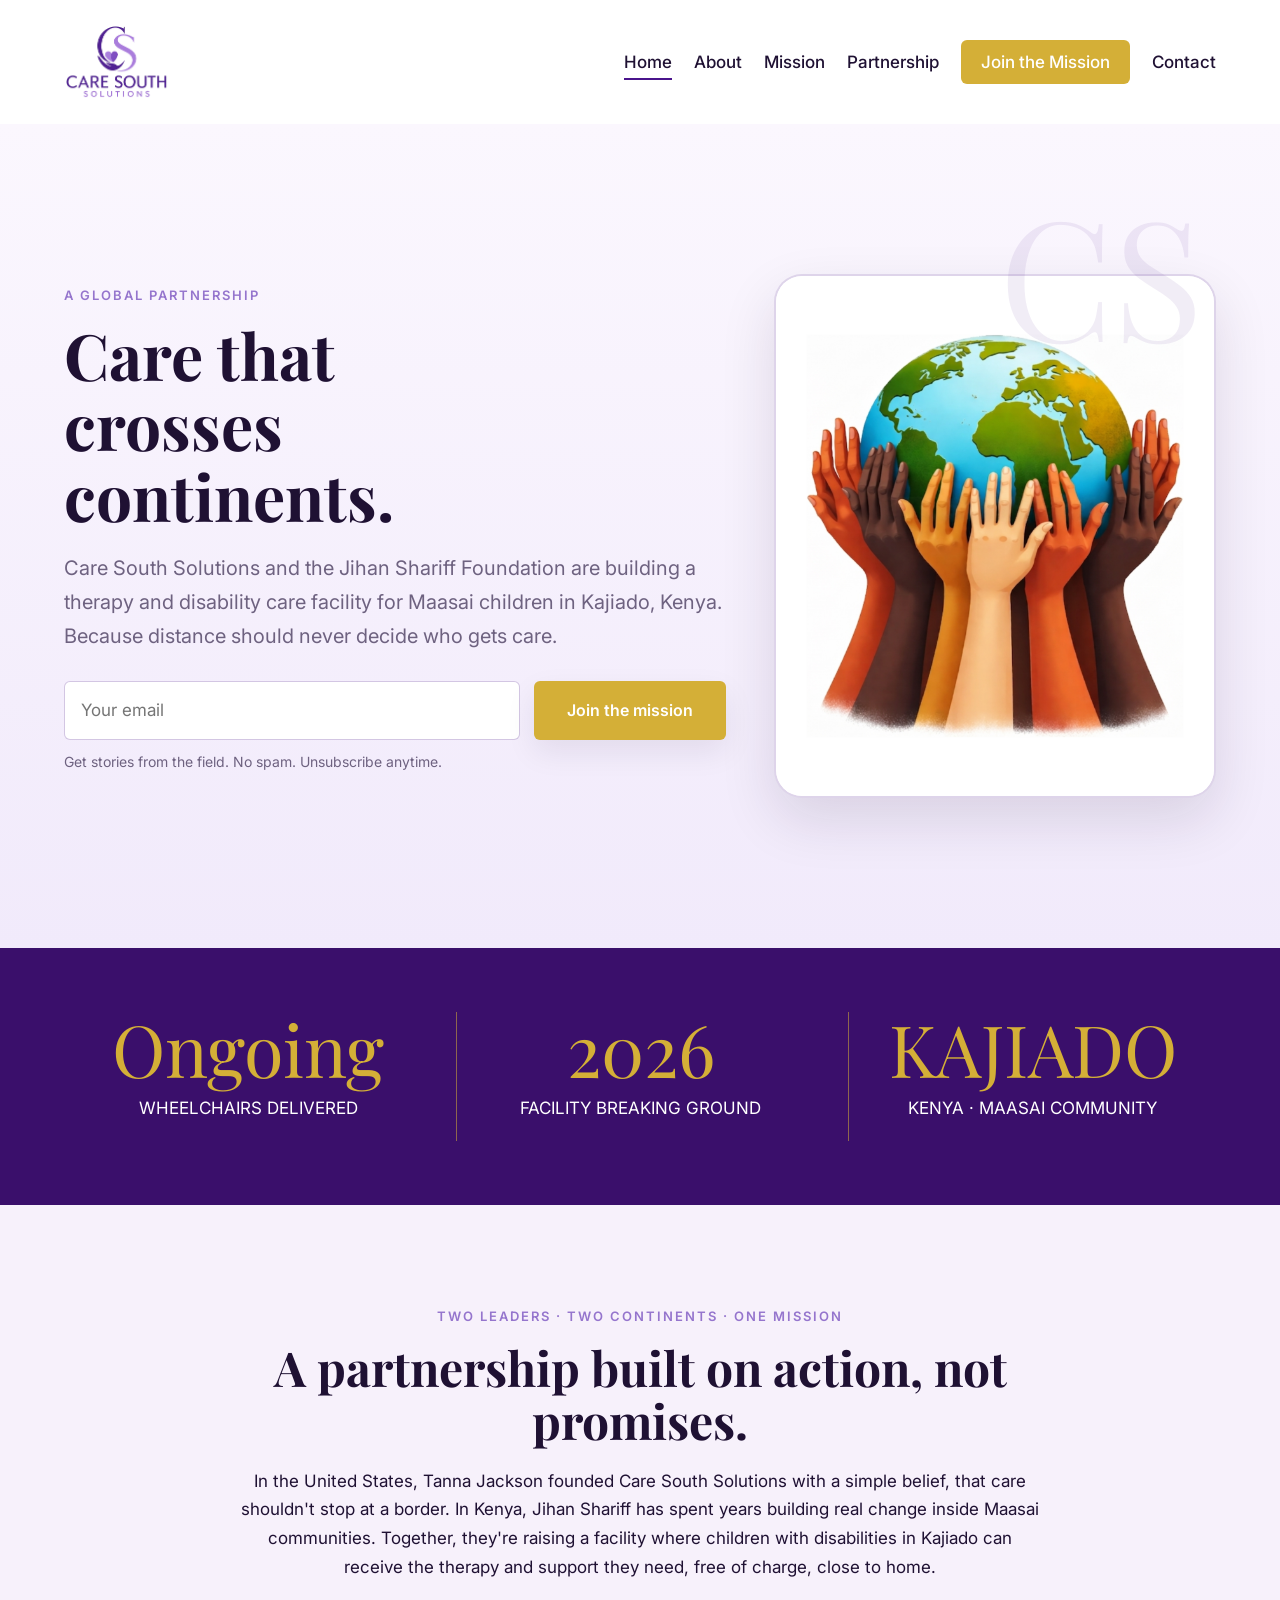
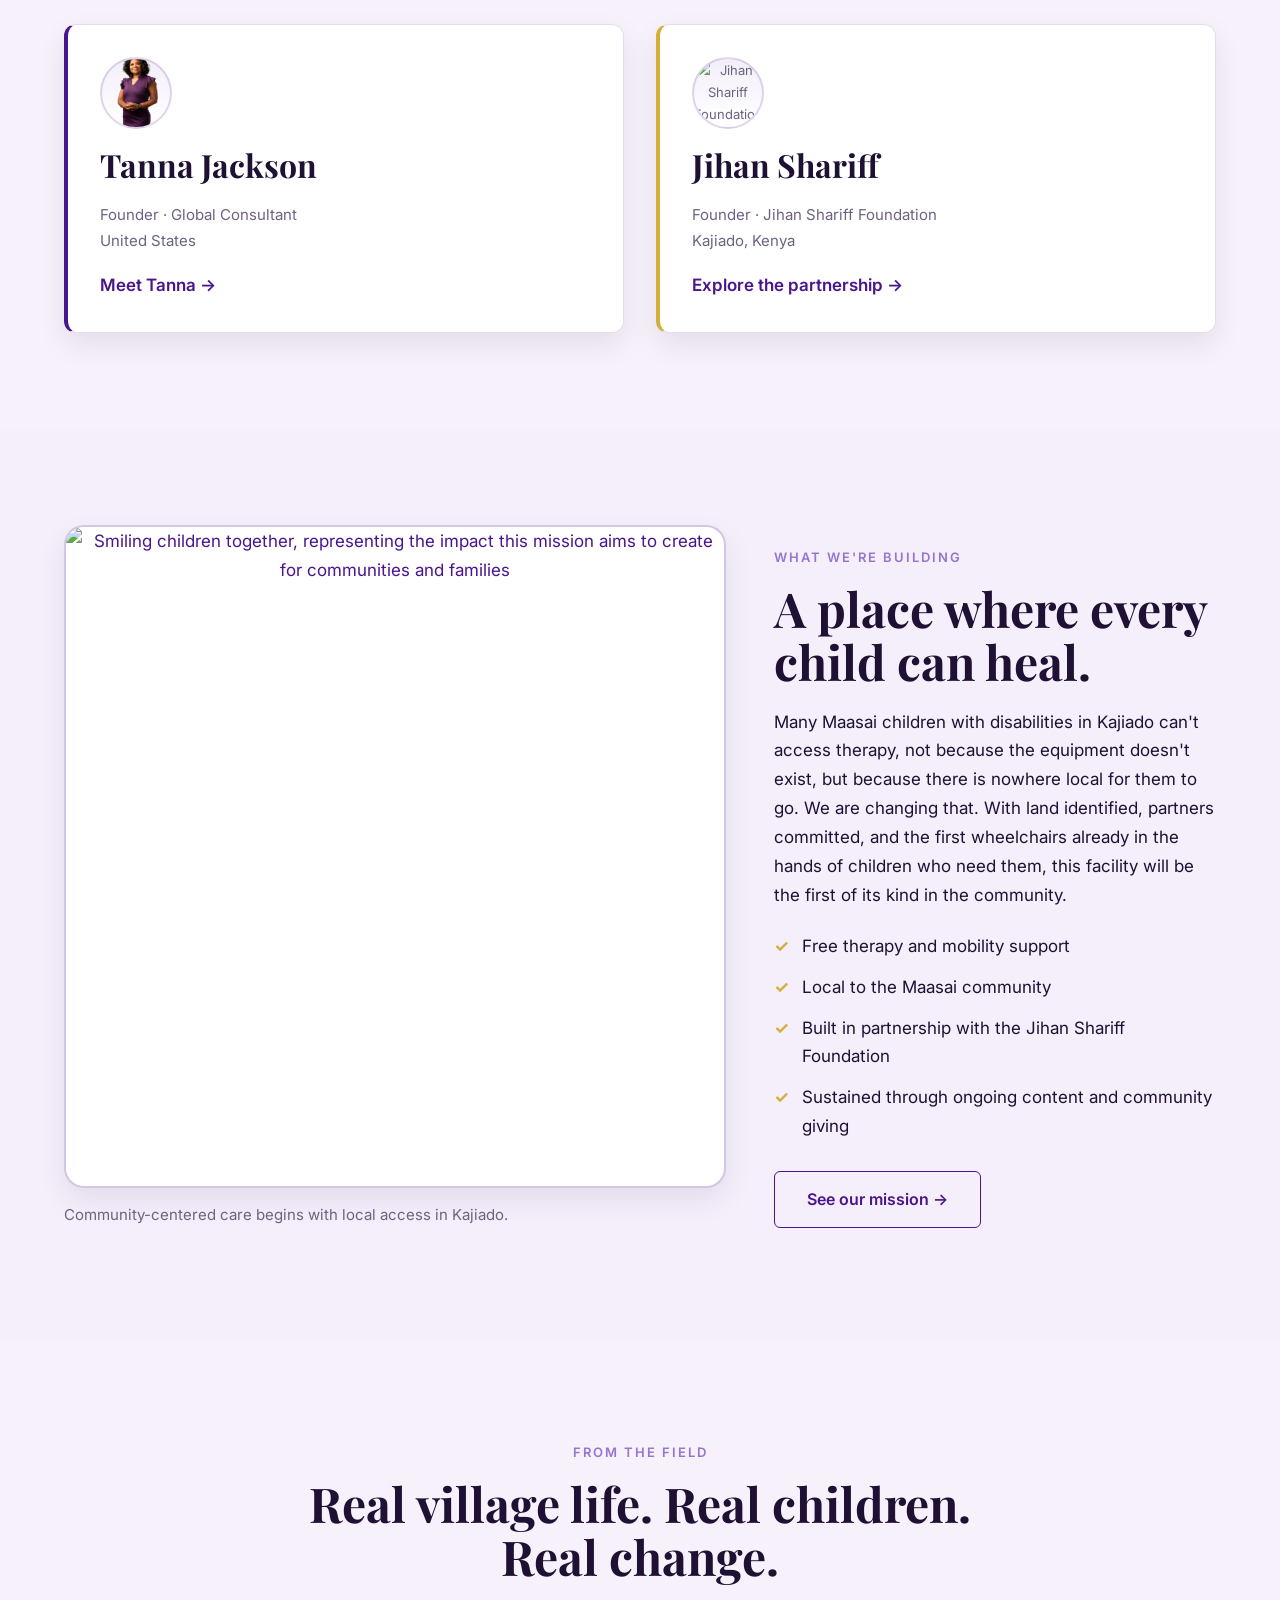
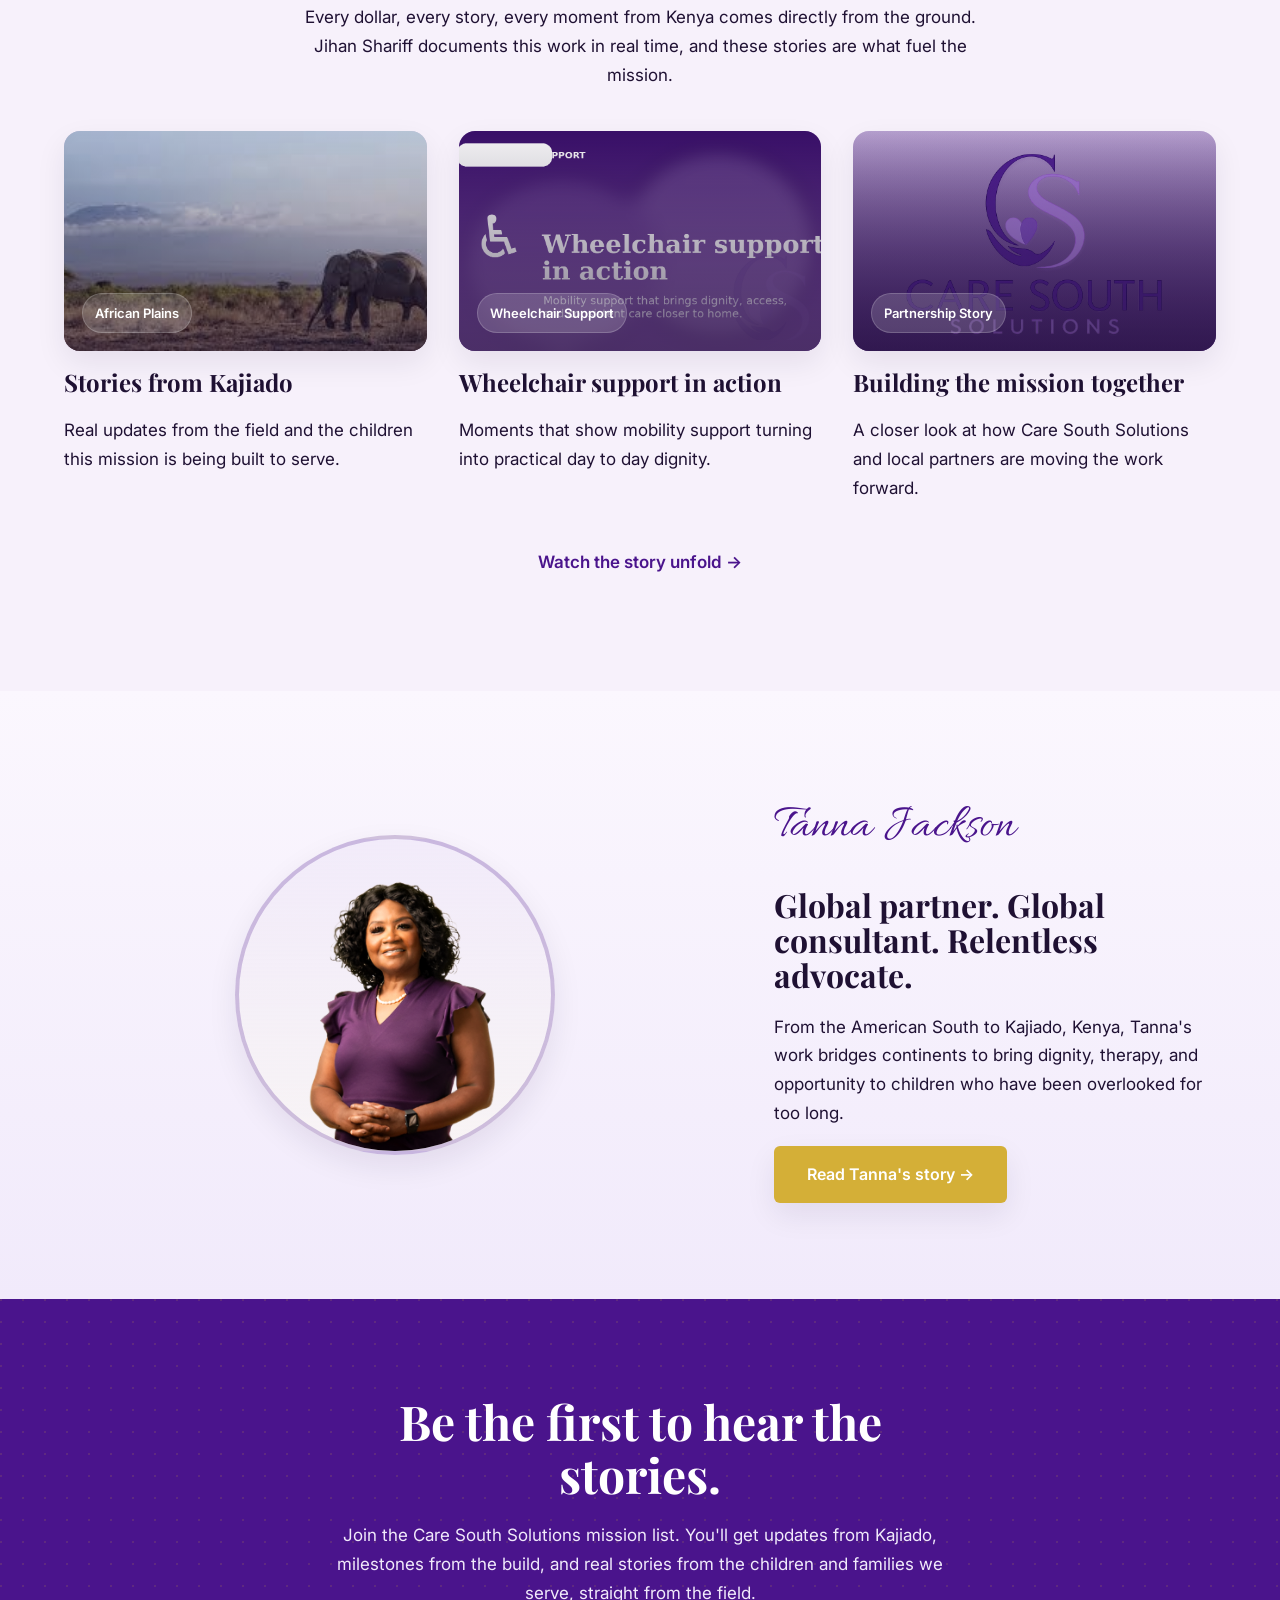
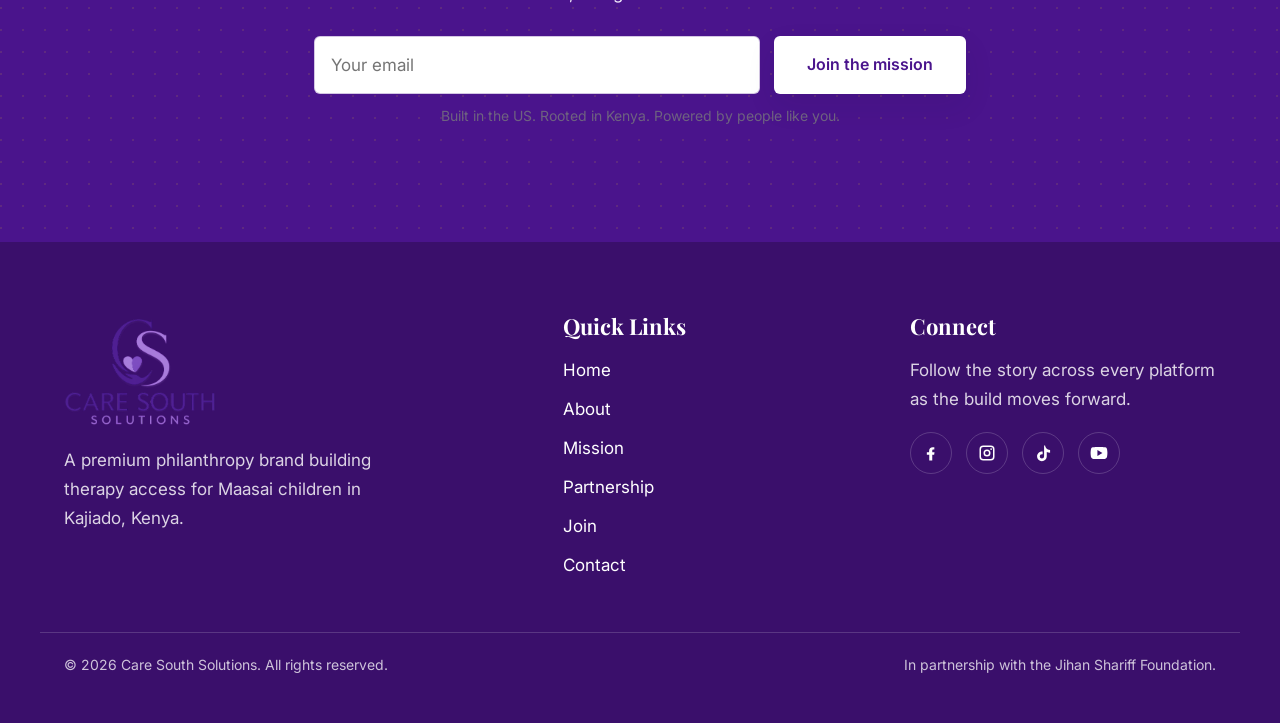
==== index.html @ 9bb9696c "Add files via upload" ====
<!DOCTYPE html>
<html lang="en">
<head>
  <meta charset="UTF-8">
  <meta name="viewport" content="width=device-width, initial-scale=1.0">
  <title>Home | Care South Solutions</title>
  <meta name="description" content="Follow a premium, mission-driven partnership building therapy access for Maasai children in Global Partnership, through stories, updates, and real progress.">
  <meta name="author" content="Tanna Jackson · Care South Solutions">
  <meta property="og:title" content="Home | Care South Solutions">
  <meta property="og:description" content="Follow a premium, mission-driven partnership building therapy access for Maasai children in Kajiado, Kenya, through stories, updates, and real progress.">
  <meta property="og:image" content="/assets/og-image.jpg">
  <meta property="og:url" content="https://[FILL IN: full page URL]/">
  <meta property="og:type" content="website">
  <meta name="twitter:card" content="summary_large_image">
  <meta name="twitter:title" content="Home | Care South Solutions">
  <meta name="twitter:description" content="Follow a premium, mission-driven partnership building therapy access for Maasai children in Kajiado, Kenya, through stories, updates, and real progress.">
  <meta name="twitter:image" content="/assets/og-image.jpg">
  <link rel="canonical" href="https://[FILL IN: full page URL]/">
  <link rel="icon" href="/assets/favicon.ico" sizes="any">
  <link rel="apple-touch-icon" href="/assets/apple-touch-icon.png">
  <link rel="manifest" href="/manifest.json">
  <link rel="preconnect" href="https://fonts.googleapis.com">
  <link rel="preconnect" href="https://fonts.gstatic.com" crossorigin>
  <link rel="preload" as="style" href="https://fonts.googleapis.com/css2?family=Playfair+Display:wght@700&family=Inter:wght@400&display=swap">
  <link rel="stylesheet" href="https://fonts.googleapis.com/css2?family=Playfair+Display:wght@400;700;900&family=Inter:wght@400;500;600&family=Allura&display=swap">
  <link rel="stylesheet" href="css/styles.css">
</head>
<body>
<a class="skip-link" href="#main-content">Skip to main content</a>
<header class="site-header">
  <div class="container navbar">
    <a class="navbar-brand" href="index.html" aria-label="Care South Solutions home">
      <img src="assets/logo-brand-clean.png" alt="Care South Solutions logo" width="310" height="140">
    </a>
    <button class="menu-toggle" type="button" aria-expanded="false" aria-controls="site-menu" aria-label="Open menu">
      <span></span><span></span><span></span>
    </button>
    <nav class="site-nav" aria-label="Main navigation">
      <ul class="nav-links" id="site-menu">
        <li><a href="index.html">Home</a></li>
        <li><a href="about.html">About</a></li>
        <li><a href="mission.html">Mission</a></li>
        <li><a href="partnership.html">Partnership</a></li>
        <li><a class="nav-cta" href="join.html">Join the Mission</a></li>
        <li><a href="contact.html">Contact</a></li>
      </ul>
    </nav>
    <div class="mobile-overlay" aria-hidden="true"></div>
  </div>
</header>
<main id="main-content">
  <section class="section section-gradient hero hero-watermark fade-in" aria-labelledby="home-hero-title">
    <div class="container hero-grid">
      <div class="hero-content">
        <p class="eyebrow">A Global Partnership</p>
        <h1 id="home-hero-title" class="h1-tight">Care that crosses continents.</h1>
        <p class="lead">Care South Solutions and the Jihan Shariff Foundation are building a therapy and disability care facility for Maasai children in Kajiado, Kenya. Because distance should never decide who gets care.</p>
        <div>
          <form class="inline-form" data-formspree="true" method="POST">
            <div class="form-group sr-only">
              <label for="hero-email">Email address</label>
            </div>
            <input class="input" id="hero-email" name="email" type="email" placeholder="Your email" required>
            <button class="btn-primary" type="submit" data-default-label="Join the mission">Join the mission</button>
          </form>
          <div data-form-status></div>
          <p class="micro-copy">Get stories from the field. No spam. Unsubscribe anytime.</p>
        </div>
      </div>
      <div>
        <div class="hero-photo-card hero-community"><img src="assets/home-hero-global-hands.png" alt="Hands of different skin tones holding the globe, representing global partnership and care" width="1280" height="1280"></div>
      </div>
    </div>
  </section>

  <section class="impact-strip fade-in" aria-label="Impact highlights">
    <div class="container impact-grid">
      <div class="impact-item">
        <span class="impact-number">Ongoing</span>
        <p>WHEELCHAIRS DELIVERED</p>
      </div>
      <div class="impact-item">
        <span class="impact-number">2026</span>
        <p>FACILITY BREAKING GROUND</p>
      </div>
      <div class="impact-item">
        <span class="impact-number">KAJIADO</span>
        <p>KENYA · MAASAI COMMUNITY</p>
      </div>
    </div>
  </section>

  <section class="section section-cream fade-in" aria-labelledby="partnership-title">
    <div class="container">
      <div class="text-center max-800 mx-auto">
        <p class="eyebrow">Two Leaders · Two Continents · One Mission</p>
        <h2 id="partnership-title">A partnership built on action, not promises.</h2>
        <p>In the United States, Tanna Jackson founded Care South Solutions with a simple belief, that care shouldn't stop at a border. In Kenya, Jihan Shariff has spent years building real change inside Maasai communities. Together, they're raising a facility where children with disabilities in Kajiado can receive the therapy and support they need, free of charge, close to home.</p>
      </div>
      <div class="grid-2" style="margin-top: 42px;">
        <article class="card person-card">
          <div class="person-head person-photo"><img src="assets/tanna-jackson.png" alt="Tanna Jackson portrait" width="1447" height="2048" loading="lazy"></div>
          <h3>Tanna Jackson</h3>
          <p class="person-meta">Founder · Global Consultant<br>United States</p>
          <a class="person-link" href="about.html">Meet Tanna →</a>
        </article>
        <article class="card person-card gold">
          <div class="person-head person-photo"><img src="assets/jihan-kenya-community.png" alt="Jihan Shariff Foundation field image from Kajiado" width="1280" height="1280" loading="lazy"></div>
          <h3>Jihan Shariff</h3>
          <p class="person-meta">Founder · Jihan Shariff Foundation<br>Kajiado, Kenya</p>
          <a class="person-link" href="partnership.html">Explore the partnership →</a>
        </article>
      </div>
    </div>
  </section>

  <section class="section fade-in" aria-labelledby="building-title">
    <div class="container split-layout">
      <div>
        <div class="image-frame real-photo"><img src="assets/home-building-children.png" alt="Smiling children together, representing the impact this mission aims to create for communities and families" width="1280" height="1280" loading="lazy"></div>
        <p class="caption">Community-centered care begins with local access in Kajiado.</p>
      </div>
      <div>
        <p class="eyebrow">What We're Building</p>
        <h2 id="building-title">A place where every child can heal.</h2>
        <p>Many Maasai children with disabilities in Kajiado can't access therapy, not because the equipment doesn't exist, but because there is nowhere local for them to go. We are changing that. With land identified, partners committed, and the first wheelchairs already in the hands of children who need them, this facility will be the first of its kind in the community.</p>
        <ul class="check-list">
          <li>Free therapy and mobility support</li>
          <li>Local to the Maasai community</li>
          <li>Built in partnership with the Jihan Shariff Foundation</li>
          <li>Sustained through ongoing content and community giving</li>
        </ul>
        <a class="btn-secondary" href="mission.html">See our mission →</a>
      </div>
    </div>
  </section>

  <section class="section section-cream fade-in" aria-labelledby="field-title">
    <div class="container">
      <div class="text-center max-700 mx-auto">
        <p class="eyebrow">From the Field</p>
        <h2 id="field-title">Real village life. Real children. Real change.</h2>
        <p>Every dollar, every story, every moment from Kenya comes directly from the ground. Jihan Shariff documents this work in real time, and these stories are what fuel the mission.</p>
      </div>
      <div class="grid-3" style="margin-top: 42px;">
        <article class="video-card">
          <div class="video-frame branded-video photo-video"><img src="assets/elephant-plains.jpg" alt="Elephant walking across the African plains" width="344" height="147" loading="lazy"><span>African Plains</span></div>
          <h3>Stories from Kajiado</h3>
          <p>Real updates from the field and the children this mission is being built to serve.</p>
        </article>
        <article class="video-card">
          <div class="video-frame branded-video visual-video"><img src="assets/wheelchair-support-visual.png" alt="Wheelchair support in action visual" width="1200" height="675" loading="lazy"><span>Wheelchair Support</span></div>
          <h3>Wheelchair support in action</h3>
          <p>Moments that show mobility support turning into practical day to day dignity.</p>
        </article>
        <article class="video-card">
          <div class="video-frame branded-video logo-video"><img src="assets/logo-new-cropped.png" alt="Care South Solutions logo visual" width="830" height="608" loading="lazy"><span>Partnership Story</span></div>
          <h3>Building the mission together</h3>
          <p>A closer look at how Care South Solutions and local partners are moving the work forward.</p>
        </article>
      </div>
      <p class="text-center" style="margin-top: 28px;"><a class="text-link" href="partnership.html">Watch the story unfold →</a></p>
    </div>
  </section>

  <section class="section section-gradient fade-in" aria-labelledby="tanna-teaser-title">
    <div class="container split-layout">
      <div>
        <div class="image-frame circle tanna-circle-photo"><img src="assets/tanna-jackson.png" alt="Tanna Jackson headshot" width="1447" height="2048" loading="lazy"></div>
      </div>
      <div>
        <p class="signature" style="font-size: 48px;">Tanna Jackson</p>
        <h3 id="tanna-teaser-title">Global partner. Global consultant. Relentless advocate.</h3>
        <p>From the American South to Kajiado, Kenya, Tanna's work bridges continents to bring dignity, therapy, and opportunity to children who have been overlooked for too long.</p>
        <a class="btn-primary" href="about.html">Read Tanna's story →</a>
      </div>
    </div>
  </section>

  <section class="section cta-pattern fade-in" aria-labelledby="final-cta-title">
    <div class="container text-center max-700 mx-auto">
      <h2 id="final-cta-title" class="text-lavender" style="color: var(--color-white);">Be the first to hear the stories.</h2>
      <p class="text-lavender">Join the Care South Solutions mission list. You'll get updates from Kajiado, milestones from the build, and real stories from the children and families we serve, straight from the field.</p>
      <form class="inline-form" data-formspree="true" method="POST" style="justify-content: center;">
        <div class="form-group sr-only">
          <label for="cta-email">Email address</label>
        </div>
        <input class="input" id="cta-email" name="email" type="email" placeholder="Your email" required>
        <button class="btn-white" type="submit" data-default-label="Join the mission">Join the mission</button>
      </form>
      <div data-form-status></div>
      <p class="micro-copy text-gold">Built in the US. Rooted in Kenya. Powered by people like you.</p>
    </div>
  </section>
</main>
<footer class="site-footer">
  <div class="container footer-grid">
    <div>
      <img class="footer-logo" src="assets/logo-new-cropped.png" alt="Care South Solutions logo in white" width="260" height="112" loading="lazy">
      <p class="footer-tagline">A premium philanthropy brand building therapy access for Maasai children in Kajiado, Kenya.</p>
    </div>
    <div>
      <h3 class="footer-heading">Quick Links</h3>
      <ul class="footer-links">
        <li><a href="index.html">Home</a></li>
        <li><a href="about.html">About</a></li>
        <li><a href="mission.html">Mission</a></li>
        <li><a href="partnership.html">Partnership</a></li>
        <li><a href="join.html">Join</a></li>
        <li><a href="contact.html">Contact</a></li>
      </ul>
    </div>
    <div>
      <h3 class="footer-heading">Connect</h3>
      <p class="footer-copy">Follow the story across every platform as the build moves forward.</p>
      <div class="social-links">
        <a href="[FILL IN: Facebook URL]" aria-label="Facebook"><svg viewBox="0 0 24 24" aria-hidden="true"><path d="M13.5 21v-7h2.3l.4-3h-2.7V9.2c0-.9.3-1.5 1.6-1.5H16V5.1c-.2 0-.9-.1-1.8-.1-2.9 0-4.5 1.7-4.5 4.8V11H7v3h2.9v7h3.6Z" fill="currentColor"/></svg></a>
        <a href="[FILL IN: Instagram URL]" aria-label="Instagram"><svg viewBox="0 0 24 24" aria-hidden="true"><path d="M7.5 3h9A4.5 4.5 0 0 1 21 7.5v9a4.5 4.5 0 0 1-4.5 4.5h-9A4.5 4.5 0 0 1 3 16.5v-9A4.5 4.5 0 0 1 7.5 3Zm0 1.8A2.7 2.7 0 0 0 4.8 7.5v9a2.7 2.7 0 0 0 2.7 2.7h9a2.7 2.7 0 0 0 2.7-2.7v-9a2.7 2.7 0 0 0-2.7-2.7h-9Zm9.45 1.35a1.05 1.05 0 1 1 0 2.1 1.05 1.05 0 0 1 0-2.1ZM12 7.8A4.2 4.2 0 1 1 7.8 12 4.2 4.2 0 0 1 12 7.8Zm0 1.8A2.4 2.4 0 1 0 14.4 12 2.4 2.4 0 0 0 12 9.6Z" fill="currentColor"/></svg></a>
        <a href="[FILL IN: TikTok URL]" aria-label="TikTok"><svg viewBox="0 0 24 24" aria-hidden="true"><path d="M14.5 3c.2 1.8 1.2 3.4 2.8 4.4 1 .6 2.1 1 3.2 1v3.2c-1.4 0-2.8-.3-4-.9v5.3c0 3.2-2.6 5.8-5.8 5.8S4.9 19.2 4.9 16s2.6-5.8 5.8-5.8c.3 0 .6 0 .9.1v3.3a2.7 2.7 0 0 0-.9-.2A2.6 2.6 0 1 0 13.3 16V3h1.2Z" fill="currentColor"/></svg></a>
        <a href="[FILL IN: YouTube URL]" aria-label="YouTube"><svg viewBox="0 0 24 24" aria-hidden="true"><path d="M21.6 7.2a2.9 2.9 0 0 0-2-2c-1.8-.5-7.6-.5-7.6-.5s-5.8 0-7.6.5a2.9 2.9 0 0 0-2 2A30 30 0 0 0 1.9 12a30 30 0 0 0 .5 4.8 2.9 2.9 0 0 0 2 2c1.8.5 7.6.5 7.6.5s5.8 0 7.6-.5a2.9 2.9 0 0 0 2-2A30 30 0 0 0 22.1 12a30 30 0 0 0-.5-4.8ZM10.1 15.5V8.5l6 3.5-6 3.5Z" fill="currentColor"/></svg></a>
      </div>
    </div>
  </div>
  <div class="container footer-meta">
    <p>© 2026 Care South Solutions. All rights reserved.</p>
    <p>In partnership with the Jihan Shariff Foundation.</p>
  </div>
</footer>
<script src="js/main.js"></script>
</body>
</html>
---- css/styles.css ----
:root {
  --color-purple: #4A148C;
  --color-purple-dark: #3A0F6B;
  --color-lavender: #9575CD;
  --color-lavender-soft: #F1EAFB;
  --color-gold: #D4AF37;
  --color-cream: #F7F1FB;
  --color-charcoal: #1F1133;
  --color-white: #FFFFFF;
  --color-muted: #6E6280;
  --color-border: rgba(74, 20, 140, 0.14);
  --color-border-strong: rgba(74, 20, 140, 0.24);
  --color-success-bg: #f5efe2;
  --color-success-text: #6e4f00;
  --font-heading: 'Playfair Display', Georgia, serif;
  --font-body: 'Inter', -apple-system, BlinkMacSystemFont, sans-serif;
  --font-signature: 'Allura', cursive;
  --max-width: 1200px;
  --section-padding: 96px;
  --section-padding-mobile: 64px;
  --radius-sm: 6px;
  --radius-md: 12px;
  --radius-lg: 20px;
  --radius-xl: 28px;
  --shadow-sm: 0 12px 30px rgba(31, 17, 51, 0.08);
  --shadow-md: 0 22px 55px rgba(31, 17, 51, 0.12);
  --shadow-lg: 0 28px 70px rgba(31, 17, 51, 0.16);
  --transition: 0.3s ease;
}
* { box-sizing: border-box; }
html { scroll-behavior: smooth; }
body {
  margin: 0;
  font-family: var(--font-body);
  font-size: 17px;
  line-height: 1.7;
  color: var(--color-charcoal);
  background: #f5eefb;
  text-rendering: optimizeLegibility;
  -webkit-font-smoothing: antialiased;
}
a { color: inherit; text-decoration: none; }
img, iframe { max-width: 100%; display: block; }
button, input, select, textarea { font: inherit; }
button { cursor: pointer; }
p, ul, ol { margin: 0 0 18px; }
ul { padding-left: 1.2rem; }
main { display: block; }
.container { width: min(100%, var(--max-width)); margin: 0 auto; padding: 0 24px; }
.section { padding: var(--section-padding) 0; }
.section-cream { background: var(--color-cream); }
.section-purple { background: var(--color-purple); color: var(--color-white); }
.section-gradient { background: linear-gradient(180deg, #fbf7fe 0%, var(--color-lavender-soft) 100%); }
.eyebrow {
  display: inline-block;
  margin-bottom: 14px;
  font-size: 13px;
  font-weight: 600;
  letter-spacing: 2px;
  text-transform: uppercase;
  color: var(--color-lavender);
}
.signature { font-family: var(--font-signature); font-size: 32px; color: var(--color-purple); }
.h1-tight { max-width: 12ch; }
.lead { font-size: 20px; color: var(--color-muted); }
.text-center { text-align: center; }
.text-lavender { color: var(--color-lavender-soft); }
.text-gold { color: var(--color-gold); }
.max-700 { max-width: 700px; }
.max-800 { max-width: 800px; }
.max-900 { max-width: 900px; }
.mx-auto { margin-left: auto; margin-right: auto; }
.grid-2, .grid-3, .grid-4 {
  display: grid;
  gap: 32px;
}
.grid-2 { grid-template-columns: repeat(2, minmax(0, 1fr)); }
.grid-3 { grid-template-columns: repeat(3, minmax(0, 1fr)); }
.grid-4 { grid-template-columns: repeat(4, minmax(0, 1fr)); }
h1, h2, h3 {
  margin: 0 0 20px;
  font-family: var(--font-heading);
  font-weight: 700;
  line-height: 1.1;
}
h1 { font-size: 64px; }
h2 { font-size: 48px; }
h3 { font-size: 32px; }
.skip-link {
  position: absolute;
  left: 16px;
  top: -100px;
  background: var(--color-gold);
  color: var(--color-white);
  padding: 12px 16px;
  border-radius: var(--radius-sm);
  z-index: 2000;
}
.skip-link:focus { top: 16px; }
.sr-only {
  position: absolute;
  width: 1px;
  height: 1px;
  padding: 0;
  margin: -1px;
  overflow: hidden;
  clip: rect(0, 0, 0, 0);
  white-space: nowrap;
  border: 0;
}
:focus-visible {
  outline: 2px solid var(--color-gold);
  outline-offset: 3px;
}
.btn-primary, .btn-secondary, .btn-white {
  display: inline-flex;
  align-items: center;
  justify-content: center;
  min-height: 52px;
  padding: 14px 32px;
  border-radius: var(--radius-sm);
  border: 1px solid transparent;
  font-size: 16px;
  font-weight: 600;
  transition: transform var(--transition), background-color var(--transition), border-color var(--transition), color var(--transition), box-shadow var(--transition);
}
.btn-primary { background: var(--color-gold); color: var(--color-white); box-shadow: var(--shadow-sm); }
.btn-primary:hover, .btn-primary:focus-visible { background: #b48f1a; transform: translateY(-1px); }
.btn-secondary { background: transparent; border-color: var(--color-purple); color: var(--color-purple); }
.btn-secondary:hover, .btn-secondary:focus-visible { background: rgba(74, 20, 140, 0.06); transform: translateY(-1px); }
.btn-white { background: var(--color-white); color: var(--color-purple); box-shadow: var(--shadow-sm); }
.btn-white:hover, .btn-white:focus-visible { background: #f5f0fb; transform: translateY(-1px); }
.site-header {
  position: sticky;
  top: 0;
  z-index: 1000;
  background: rgba(255, 255, 255, 0.98);
  backdrop-filter: blur(10px);
  transition: box-shadow var(--transition), background-color var(--transition);
}
.site-header.scrolled { box-shadow: 0 16px 36px rgba(31, 17, 51, 0.08); }
.navbar {
  min-height: 124px;
  display: flex;
  align-items: center;
  justify-content: space-between;
  gap: 20px;
}
.navbar-brand img { max-height: 118px; width: auto; object-fit: contain; display: block; }
.site-nav { margin-left: auto; }
.nav-links {
  display: flex;
  align-items: center;
  gap: 22px;
  list-style: none;
  padding: 0;
  margin: 0;
}
.nav-links a {
  position: relative;
  padding: 8px 0;
  font-weight: 500;
  color: var(--color-charcoal);
}
.nav-links a::after {
  content: '';
  position: absolute;
  left: 0;
  bottom: 0;
  width: 100%;
  height: 2px;
  transform: scaleX(0);
  transform-origin: left;
  background: var(--color-purple);
  transition: transform var(--transition);
}
.nav-links a.active::after, .nav-links a:hover::after, .nav-links a:focus-visible::after { transform: scaleX(1); }
.nav-links .nav-cta {
  padding: 12px 20px;
  background: var(--color-gold);
  color: var(--color-white);
  border-radius: var(--radius-sm);
}
.nav-links .nav-cta::after { display: none; }
.menu-toggle {
  display: none;
  width: 48px;
  height: 48px;
  border: 1px solid var(--color-border);
  border-radius: 10px;
  background: var(--color-white);
  padding: 0;
}
.menu-toggle span {
  display: block;
  width: 22px;
  height: 2px;
  margin: 5px auto;
  background: var(--color-charcoal);
  transition: transform var(--transition), opacity var(--transition);
}
.menu-toggle.is-open span:nth-child(1) { transform: translateY(7px) rotate(45deg); }
.menu-toggle.is-open span:nth-child(2) { opacity: 0; }
.menu-toggle.is-open span:nth-child(3) { transform: translateY(-7px) rotate(-45deg); }
.mobile-overlay {
  position: fixed;
  inset: 0;
  background: rgba(31, 17, 51, 0.45);
  opacity: 0;
  pointer-events: none;
  transition: opacity var(--transition);
}
.mobile-overlay.is-active { opacity: 1; pointer-events: auto; }
.site-footer {
  background: var(--color-purple-dark);
  color: var(--color-white);
  padding: 72px 0 28px;
}
.footer-grid {
  display: grid;
  grid-template-columns: 1.2fr 0.8fr 0.8fr;
  gap: 40px;
}
.footer-logo { max-height: 88px; width: auto; margin-bottom: 20px; }
.footer-tagline, .footer-copy { color: rgba(255,255,255,0.82); max-width: 340px; }
.footer-heading { font-size: 22px; margin-bottom: 18px; }
.footer-links { list-style: none; padding: 0; margin: 0; }
.footer-links li { margin-bottom: 10px; }
.social-links { display: flex; gap: 14px; margin-top: 16px; }
.social-links a {
  display: inline-flex;
  width: 42px;
  height: 42px;
  align-items: center;
  justify-content: center;
  border: 1px solid rgba(255,255,255,0.18);
  border-radius: 50%;
  color: var(--color-white);
}
.social-links svg { width: 20px; height: 20px; }
.footer-meta {
  display: flex;
  justify-content: space-between;
  gap: 16px;
  margin-top: 42px;
  padding-top: 20px;
  border-top: 1px solid rgba(255,255,255,0.16);
  font-size: 14px;
  color: rgba(255,255,255,0.75);
}
.fade-in {
  opacity: 0;
  transform: translateY(22px);
  transition: opacity 0.8s ease, transform 0.8s ease;
}
.fade-in.is-visible { opacity: 1; transform: translateY(0); }
.hero {
  position: relative;
  overflow: hidden;
}
.hero-watermark::after {
  content: 'CS';
  position: absolute;
  right: 6%;
  top: 8%;
  font-family: var(--font-heading);
  font-size: clamp(90px, 13vw, 180px);
  line-height: 1;
  color: rgba(74, 20, 140, 0.08);
  pointer-events: none;
}
.hero-grid, .split-layout {
  display: grid;
  grid-template-columns: 1.2fr 0.8fr;
  gap: 48px;
  align-items: center;
}
.hero-content { padding: 60px 0; }
.placeholder-card, .image-frame, .video-frame {
  border: 2px solid rgba(74, 20, 140, 0.24);
  background: linear-gradient(180deg, rgba(232, 223, 245, 0.4), rgba(250, 247, 242, 0.7));
  border-radius: var(--radius-lg);
  box-shadow: var(--shadow-sm);
  color: var(--color-purple);
}
.placeholder-card {
  min-height: 500px;
  display: flex;
  align-items: center;
  justify-content: center;
  text-align: center;
  padding: 32px;
  font-weight: 600;
}
.image-frame {
  min-height: 420px;
  padding: 24px;
  display: flex;
  align-items: center;
  justify-content: center;
  text-align: center;
}
.image-frame.tall { min-height: 600px; }
.image-frame.circle {
  min-height: 320px;
  width: 320px;
  aspect-ratio: 1 / 1;
  border-radius: 50%;
  margin: 0 auto;
  border-width: 4px;
}
.about-portrait-frame {
  padding: 20px;
  overflow: hidden;
}
.about-portrait {
  width: 100%;
  max-width: 520px;
  height: auto;
  margin: 0 auto;
  object-fit: contain;
}
.caption { margin-top: 14px; color: var(--color-muted); font-size: 15px; }
.inline-form, .stacked-form {
  display: flex;
  gap: 14px;
  margin: 28px 0 10px;
  flex-wrap: wrap;
}
.form-group { display: grid; gap: 8px; }
.input, .textarea, .select {
  width: 100%;
  min-height: 52px;
  padding: 14px 16px;
  border: 1px solid var(--color-border-strong);
  border-radius: var(--radius-sm);
  background: var(--color-white);
  color: var(--color-charcoal);
}
.input.large { min-height: 60px; font-size: 18px; }
.textarea { min-height: 150px; resize: vertical; }
.inline-form .input { flex: 1 1 280px; }
.form-note, .micro-copy { font-size: 14px; color: var(--color-muted); }
.trust-markers {
  display: flex;
  justify-content: center;
  flex-wrap: wrap;
  gap: 18px;
  margin-top: 14px;
  font-size: 14px;
  color: var(--color-muted);
}
.success-message, .error-message {
  padding: 16px 18px;
  border-radius: var(--radius-sm);
  margin-top: 14px;
}
.success-message { background: var(--color-success-bg); color: var(--color-success-text); }
.error-message { background: #f8e9ea; color: #8a2430; }
.impact-strip {
  background: var(--color-purple-dark);
  color: var(--color-white);
  padding: 64px 0;
}
.impact-grid {
  display: grid;
  grid-template-columns: repeat(3, minmax(0, 1fr));
  gap: 24px;
}
.impact-item {
  text-align: center;
  padding: 0 12px;
}
.impact-item + .impact-item { border-left: 1px solid rgba(212, 175, 55, 0.55); }
.impact-number {
  display: block;
  margin-bottom: 10px;
  font-family: var(--font-heading);
  font-size: 72px;
  line-height: 1;
  color: var(--color-gold);
}
.card {
  background: var(--color-white);
  border: 1px solid var(--color-border);
  border-radius: var(--radius-md);
  box-shadow: var(--shadow-sm);
  padding: 32px;
}
.person-card { border-left: 4px solid var(--color-purple); }
.person-card.gold { border-left-color: var(--color-gold); }
.person-head {
  width: 72px;
  height: 72px;
  border-radius: 50%;
  border: 2px dashed rgba(74, 20, 140, 0.35);
  display: flex;
  align-items: center;
  justify-content: center;
  font-size: 13px;
  text-align: center;
  color: var(--color-muted);
  margin-bottom: 18px;
}
.person-meta { color: var(--color-muted); font-size: 15px; }
.person-link, .text-link {
  color: var(--color-purple);
  font-weight: 600;
}
.text-link:hover, .person-link:hover { text-decoration: underline; text-decoration-color: var(--color-gold); text-underline-offset: 4px; }
.check-list { list-style: none; padding: 0; margin: 22px 0 30px; }
.check-list li {
  position: relative;
  padding-left: 28px;
  margin-bottom: 12px;
}
.check-list li::before {
  content: '✓';
  position: absolute;
  left: 0;
  top: 0;
  color: var(--color-gold);
  font-weight: 700;
}
.video-card iframe, .video-card .video-frame {
  width: 100%;
  aspect-ratio: 16 / 9;
  border: 0;
  border-radius: 16px;
  min-height: 220px;
}
.video-card h3 { font-size: 24px; margin-top: 18px; }

.video-frame img {
  width: 100%;
  height: 100%;
  object-fit: cover;
  display: block;
}

.quote {
  position: relative;
  font-family: var(--font-heading);
  font-size: 28px;
  font-style: italic;
  color: var(--color-purple);
  text-align: center;
  margin: 24px 0;
}
.quote::before, .quote::after {
  color: var(--color-gold);
  font-size: 42px;
  line-height: 0;
}
.quote::before { content: '“'; margin-right: 8px; }
.quote::after { content: '”'; margin-left: 8px; }
.focus-card { display: flex; gap: 16px; align-items: flex-start; }
.focus-emoji { font-size: 28px; }
.compare-grid { display: grid; grid-template-columns: repeat(2, minmax(0, 1fr)); gap: 32px; }
.compare-card { border-radius: var(--radius-md); padding: 32px; background: var(--color-white); box-shadow: var(--shadow-sm); }
.compare-card.positive { border-top: 4px solid var(--color-gold); }
.compare-card.muted { border-top: 4px solid rgba(31, 17, 51, 0.2); }
.timeline-grid { display: grid; grid-template-columns: repeat(3, minmax(0, 1fr)); gap: 24px; margin-top: 36px; }
.timeline-card { background: var(--color-white); color: var(--color-charcoal); border-radius: var(--radius-md); padding: 28px; }
.timeline-emoji { font-size: 36px; display: inline-block; margin-bottom: 18px; }
.roadmap {
  position: relative;
  padding-left: 32px;
}
.roadmap::before {
  content: '';
  position: absolute;
  left: 12px;
  top: 10px;
  bottom: 10px;
  width: 2px;
  background: rgba(74, 20, 140, 0.22);
}
.roadmap-step {
  position: relative;
  margin-bottom: 28px;
  padding-left: 30px;
}
.roadmap-step:last-child { margin-bottom: 0; }
.roadmap-step::before {
  content: attr(data-step);
  position: absolute;
  left: -6px;
  top: 2px;
  width: 24px;
  height: 24px;
  display: flex;
  align-items: center;
  justify-content: center;
  border-radius: 50%;
  background: var(--color-white);
  border: 2px solid var(--color-purple);
  color: var(--color-purple);
  font-size: 12px;
  font-weight: 700;
}
.roadmap-step.done::before { content: '✓'; background: var(--color-gold); border-color: var(--color-gold); color: var(--color-white); }
.cta-pattern {
  background-color: var(--color-purple);
  background-image: radial-gradient(circle at 1px 1px, rgba(212, 175, 55, 0.14) 1px, transparent 0);
  background-size: 22px 22px;
}
.testimonial-card { border-left: 4px solid var(--color-purple); }
.contact-card { padding: 48px; }
.info-stack { display: grid; gap: 24px; }
.info-item { padding: 26px; }
.dual-intro { align-items: stretch; }
.dual-panel { border-top: 6px solid var(--color-purple); }
.dual-panel.gold { border-top-color: var(--color-gold); }
.logo-venn {
  display: flex;
  justify-content: center;
  align-items: center;
  gap: 18px;
  margin-top: 36px;
}
.logo-venn .circle {
  width: 160px;
  height: 160px;
  border-radius: 50%;
  display: flex;
  align-items: center;
  justify-content: center;
  text-align: center;
  padding: 18px;
  border: 2px solid rgba(255,255,255,0.35);
}
.logo-venn .circle:first-child { background: rgba(255,255,255,0.08); }
.logo-venn .circle:last-child { background: rgba(212, 175, 55, 0.18); }
.plus-mark { font-size: 42px; color: var(--color-gold); }
.centered-stack > * + * { margin-top: 12px; }
.page-hero { min-height: 60vh; display: flex; align-items: center; }
.page-hero.short { min-height: 50vh; }
.gold-rule {
  width: 80px;
  height: 2px;
  background: var(--color-gold);
  margin: 12px 0 24px;
}
.small { font-size: 15px; }
@media (max-width: 1024px) {
  h1 { font-size: 54px; }
  h2 { font-size: 42px; }
  h3 { font-size: 28px; }
  .hero-grid, .split-layout { grid-template-columns: 1fr; }
  .footer-grid, .grid-4 { grid-template-columns: repeat(2, minmax(0, 1fr)); }
  .timeline-grid, .impact-grid { grid-template-columns: 1fr; }
  .impact-item + .impact-item { border-left: 0; border-top: 1px solid rgba(212, 175, 55, 0.55); padding-top: 24px; }
  .contact-card { padding: 36px; }
}
@media (max-width: 768px) {
  :root { --section-padding: var(--section-padding-mobile); }
  body { font-size: 16px; }
  h1 { font-size: 40px; }
  h2 { font-size: 32px; }
  h3 { font-size: 24px; }
  .menu-toggle { display: inline-block; z-index: 1101; }
  .site-nav { margin-left: 0; }
  .nav-links {
    position: fixed;
    top: 0;
    right: 0;
    width: min(82vw, 360px);
    height: 100dvh;
    padding: 110px 28px 28px;
    flex-direction: column;
    align-items: flex-start;
    gap: 18px;
    background: var(--color-white);
    box-shadow: -16px 0 42px rgba(31,17,51,0.14);
    transform: translateX(100%);
    transition: transform var(--transition);
    z-index: 1100;
  }
  .nav-links.is-open { transform: translateX(0); }
  .nav-links .nav-cta { width: 100%; justify-content: center; }
  .grid-2, .grid-3, .grid-4, .compare-grid, .footer-grid { grid-template-columns: 1fr; }
  .inline-form, .stacked-form { flex-direction: column; }
  .placeholder-card { min-height: 380px; }
  .image-frame.circle { width: min(320px, 84vw); }
  .footer-meta { flex-direction: column; }
  .page-hero, .hero { min-height: auto; }
}
@media (max-width: 480px) {
  .container { padding: 0 18px; }
  .navbar { min-height: 76px; }
  .btn-primary, .btn-secondary, .btn-white, .input, .select, .textarea { width: 100%; }
  .contact-card { padding: 26px; }
  .impact-number { font-size: 56px; }
  .logo-venn { flex-direction: column; }
  .plus-mark { transform: rotate(90deg); }
}

.company-logo-mark {
  width: min(260px, 52vw);
  height: auto;
  margin: 24px auto 20px;
  display: block;
}

.company-summary {
  max-width: 820px;
  margin: 0 auto;
}

.navbar-brand img {
  max-height: 76px;
  width: auto;
  object-fit: contain;
}

.footer-logo {
  max-height: 112px;
}

.hero-photo-card {
  position: relative;
  min-height: 520px;
  border-radius: var(--radius-xl);
  overflow: hidden;
  background: var(--color-white);
  border: 2px solid rgba(74, 20, 140, 0.18);
  box-shadow: var(--shadow-md);
  padding: 0;
}

.hero-photo-card img {
  width: 100%;
  height: 100%;
  min-height: 476px;
  object-fit: contain;
  object-position: center center;
  background: var(--color-white);
  border-radius: calc(var(--radius-xl) - 2px);
}

.hero-photo-badge {
  position: absolute;
  left: 22px;
  bottom: 22px;
  padding: 10px 14px;
  border-radius: 999px;
  background: rgba(255,255,255,0.9);
  color: var(--color-purple);
  border: 1px solid rgba(74,20,140,0.15);
  font-size: 14px;
  font-weight: 600;
  box-shadow: var(--shadow-sm);
}

.person-head.person-photo,
.person-head.person-logo {
  overflow: hidden;
  border-style: solid;
  border-color: rgba(74, 20, 140, 0.16);
  background: linear-gradient(180deg, rgba(232,223,245,0.5), rgba(255,255,255,0.92));
}

.person-head.person-photo img,
.person-head.person-logo img {
  width: 100%;
  height: 100%;
  object-fit: cover;
}

.person-head.person-logo {
  padding: 10px;
}

.mission-visual,
.mission-visual.alt,
.kenya-visual {
  position: relative;
  overflow: hidden;
  align-items: flex-end;
  justify-content: flex-start;
  padding: 28px;
  text-align: left;
  background:
    linear-gradient(180deg, rgba(58,15,107,0.1), rgba(58,15,107,0.82)),
    linear-gradient(135deg, rgba(232,223,245,0.88), rgba(74,20,140,0.22));
}

.mission-visual::before,
.mission-visual.alt::before,
.kenya-visual::before {
  content: '';
  position: absolute;
  inset: auto -30px -30px auto;
  width: 220px;
  height: 220px;
  background: url('../assets/logo-symbol.png') center/contain no-repeat;
  opacity: 0.16;
  pointer-events: none;
}

.visual-chip {
  position: absolute;
  top: 22px;
  left: 22px;
  padding: 8px 12px;
  border-radius: 999px;
  background: rgba(255,255,255,0.14);
  border: 1px solid rgba(255,255,255,0.18);
  color: var(--color-white);
  font-size: 13px;
  letter-spacing: 0.04em;
  text-transform: uppercase;
}

.visual-copy {
  position: relative;
  z-index: 1;
  display: grid;
  gap: 6px;
  color: var(--color-white);
}

.visual-copy strong {
  font-family: var(--font-heading);
  font-size: clamp(28px, 3vw, 40px);
  line-height: 1.1;
  font-weight: 700;
}

.visual-copy span {
  max-width: 30ch;
  color: rgba(255,255,255,0.88);
}

.branded-video {
  position: relative;
  overflow: hidden;
  background: linear-gradient(180deg, rgba(74,20,140,0.18), rgba(58,15,107,0.7));
}

.branded-video img {
  width: 100%;
  height: 100%;
  object-fit: cover;
  object-position: center 20%;
  filter: saturate(0.85) brightness(0.82);
}

.branded-video::after {
  content: '';
  position: absolute;
  inset: 0;
  background: linear-gradient(180deg, rgba(31,17,51,0.05), rgba(31,17,51,0.58));
}

.branded-video span {
  position: absolute;
  left: 18px;
  bottom: 18px;
  z-index: 1;
  padding: 8px 12px;
  border-radius: 999px;
  background: rgba(255,255,255,0.16);
  border: 1px solid rgba(255,255,255,0.18);
  color: var(--color-white);
  font-size: 13px;
  font-weight: 600;
}

.tanna-circle-photo {
  overflow: hidden;
  padding: 0;
}

.tanna-circle-photo img {
  width: 100%;
  height: 100%;
  object-fit: cover;
  object-position: center top;
}

.partner-photo-frame {
  overflow: hidden;
  padding: 0;
  aspect-ratio: 4 / 3;
  min-height: 340px !important;
  background: linear-gradient(180deg, rgba(232,223,245,0.55), rgba(250,247,242,0.92));
}

.partner-photo-frame img {
  width: 100%;
  height: 100%;
  min-height: 340px;
  object-fit: contain;
  object-position: center center;
}

.kenya-visual {
  display: flex;
  flex-direction: column;
  gap: 14px;
  align-items: center;
  justify-content: center;
  text-align: center;
}

.kenya-visual img {
  width: min(180px, 48%);
  height: auto;
  opacity: 0.95;
}

.kenya-visual span {
  position: relative;
  z-index: 1;
  color: var(--color-white);
  font-weight: 600;
}

@media (max-width: 768px) {
  .navbar-brand img {
    max-height: 80px;
  }

  .footer-logo {
    max-height: 96px;
  }

  .hero-photo-card,
  .hero-photo-card img {
    min-height: 420px;
  }
}


.real-photo {
  padding: 0;
  overflow: hidden;
  background: var(--color-white);
}

.real-photo img {
  width: 100%;
  height: 100%;
  min-height: 420px;
  object-fit: cover;
  object-position: center center;
}

.hero-community img {
  width: 100%;
  height: 100%;
  min-height: 520px;
  object-fit: contain;
  object-position: center center;
  background: var(--color-white);
  padding: 18px;
}

.photo-video img {
  object-position: center center;
  filter: saturate(0.9) brightness(0.9);
}

.visual-video img {
  object-fit: cover;
  object-position: center center;
  filter: none;
}

.logo-video img {
  object-fit: contain;
  object-position: center center;
  background: linear-gradient(180deg, rgba(74,20,140,0.2), rgba(58,15,107,0.72));
  padding: 14px;
  filter: none;
}

.footer-logo {
  border-radius: 12px;
}

@media (max-width: 768px) {
  .navbar { min-height: 104px; }
  .navbar-brand img { max-height: 78px; }
  .partner-photo-frame,
  .partner-photo-frame img { min-height: 280px !important; }
}


html, body {
  overflow-x: hidden;
}

@media (max-width: 768px) {
  .site-header {
    overflow: hidden;
  }

  .navbar {
    min-height: 88px;
    padding: 8px 0;
    gap: 14px;
  }

  .navbar-brand {
    display: inline-flex;
    align-items: center;
    max-width: 132px;
    flex: 0 0 auto;
  }

  .navbar-brand img {
    max-height: 58px;
    width: auto;
    object-fit: contain;
  }

  .menu-toggle {
    width: 56px;
    height: 56px;
    margin-left: auto;
    flex: 0 0 auto;
  }

  .nav-links {
    width: min(76vw, 320px);
    padding: 108px 28px 28px;
  }

  .hero-grid,
  .split-layout,
  .contact-grid,
  .partnership-intro {
    grid-template-columns: 1fr;
  }

  .hero-grid > *,
  .split-layout > *,
  .contact-grid > *,
  .partnership-intro > * {
    min-width: 0;
  }

  .hero-photo-card {
    min-height: 420px;
  }

  .hero-photo-card img {
    min-height: 360px;
  }
}

@media (max-width: 480px) {
  .navbar {
    min-height: 82px;
    gap: 10px;
  }

  .navbar-brand {
    max-width: 120px;
  }

  .navbar-brand img {
    max-height: 52px;
  }

  .menu-toggle {
    width: 54px;
    height: 54px;
  }

  .nav-links {
    width: 72vw;
    padding: 100px 24px 24px;
  }

  .hero-photo-card {
    min-height: 360px;
  }

  .hero-photo-card img {
    min-height: 300px;
  }
}
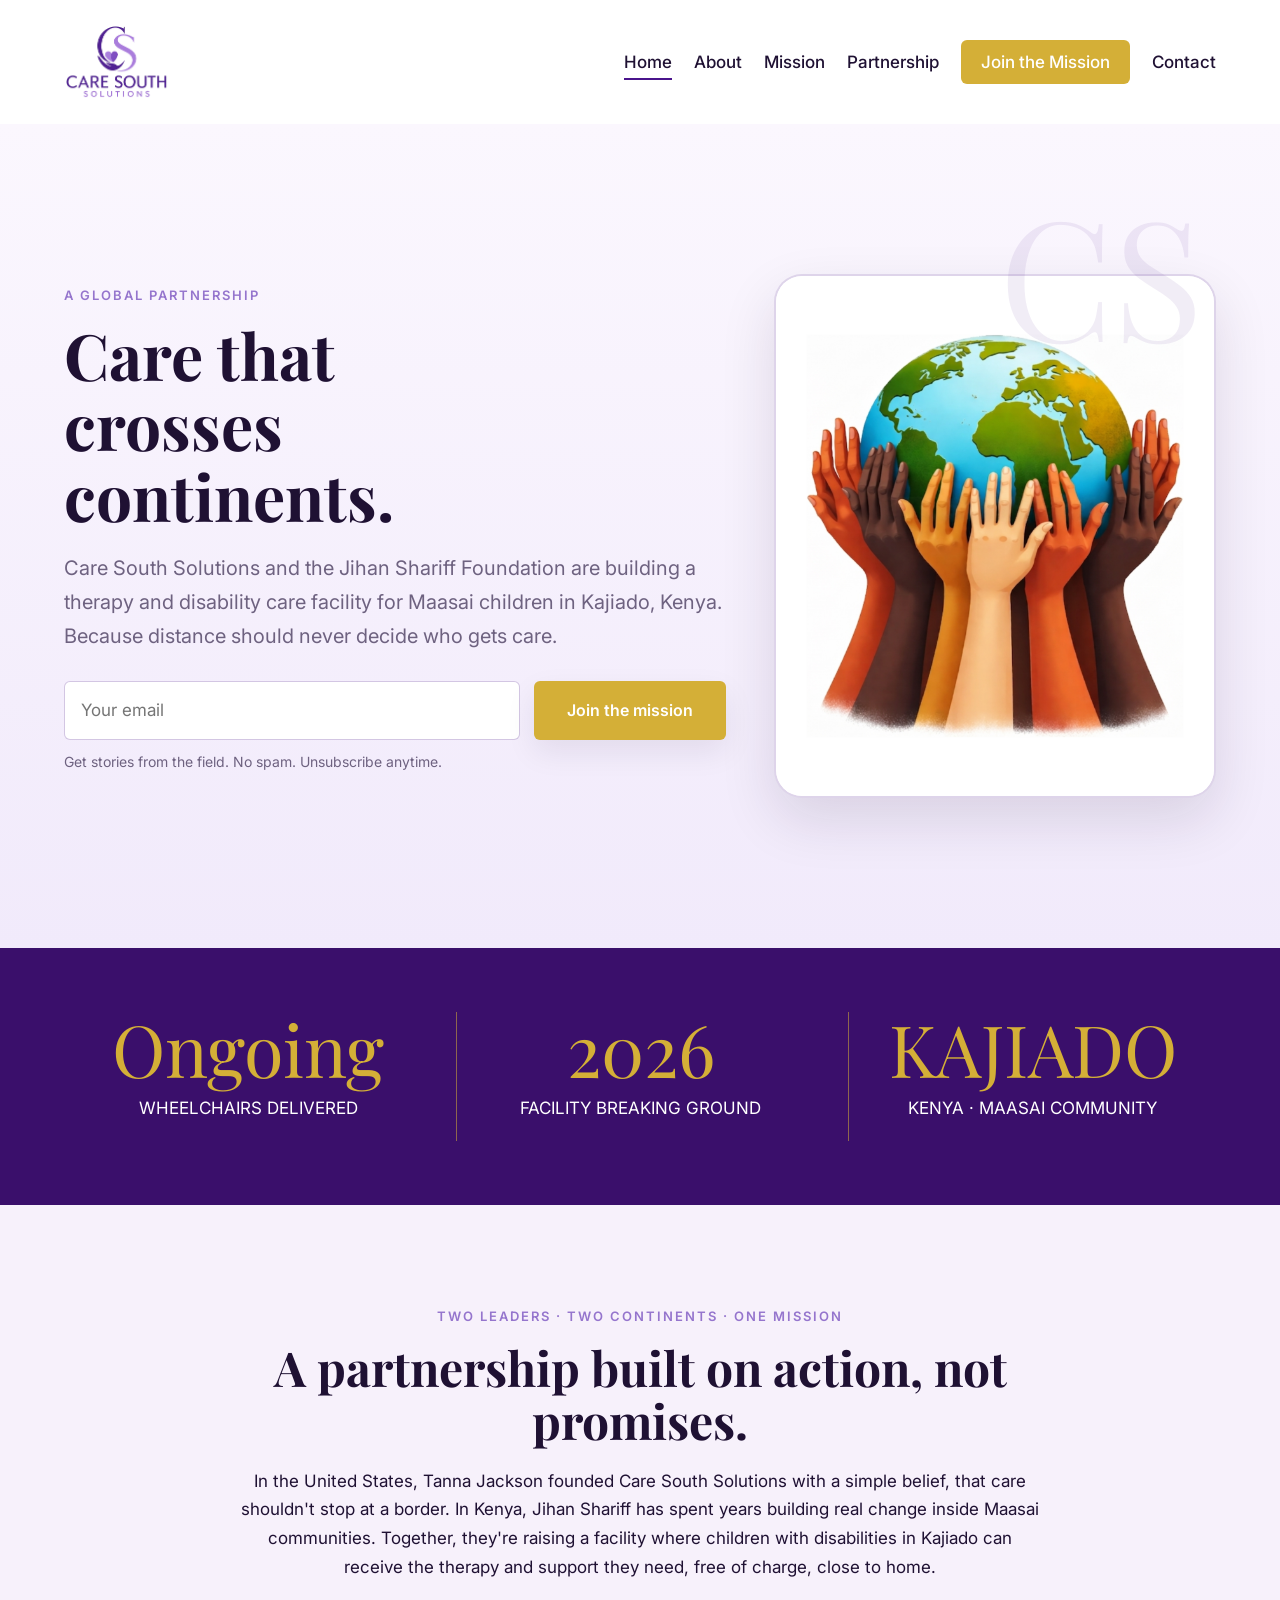
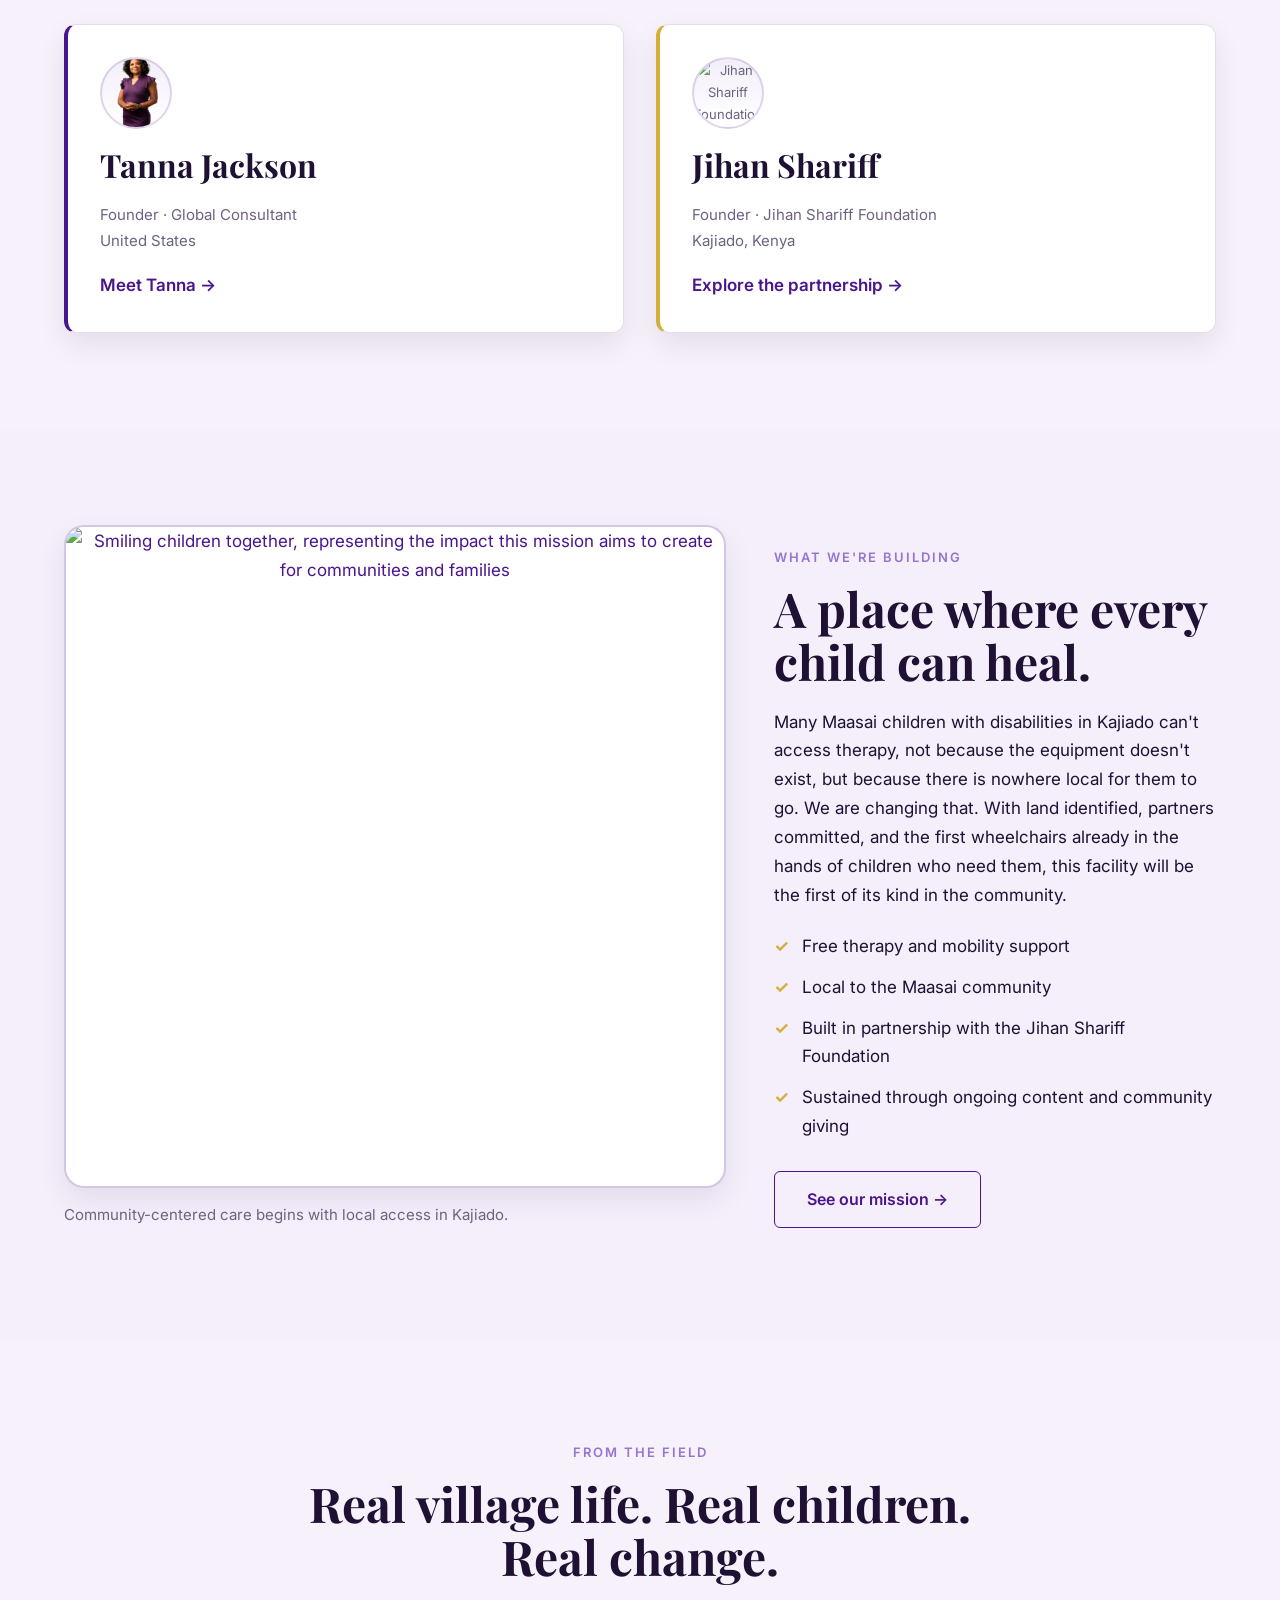
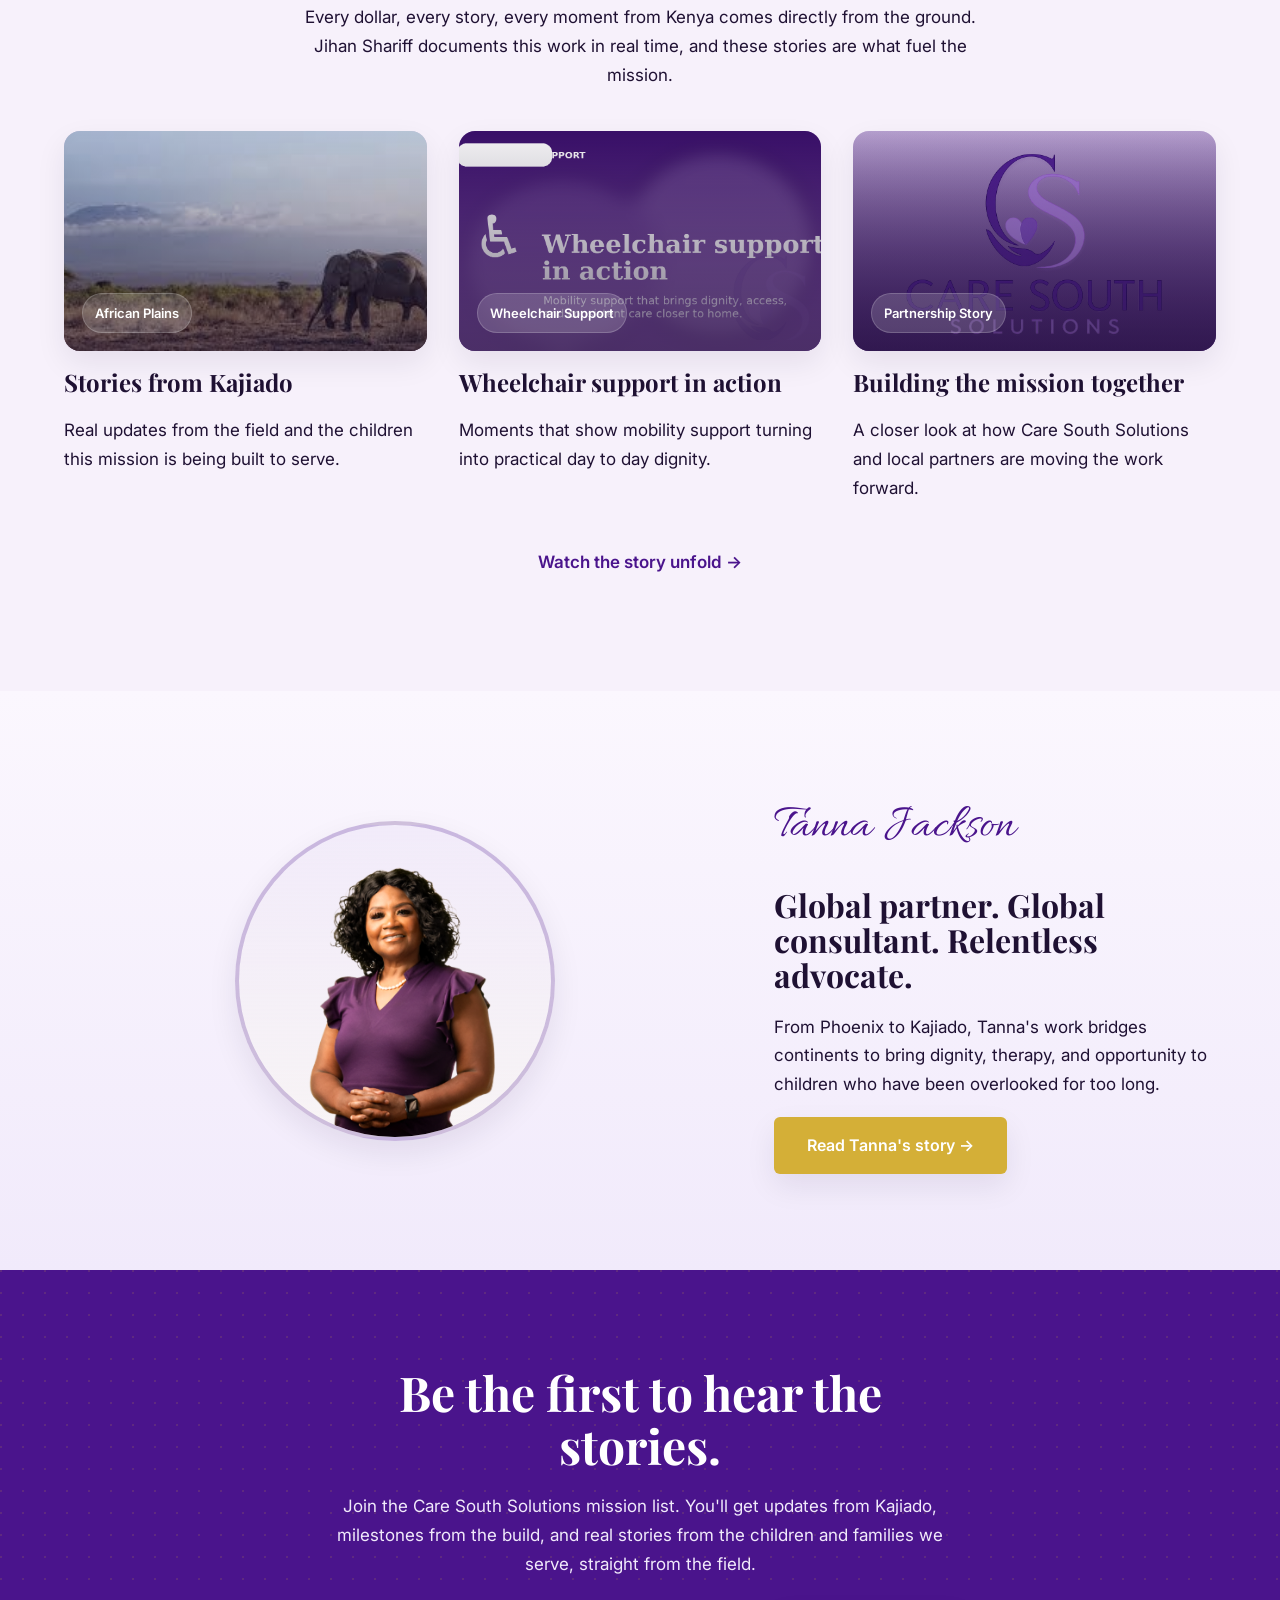
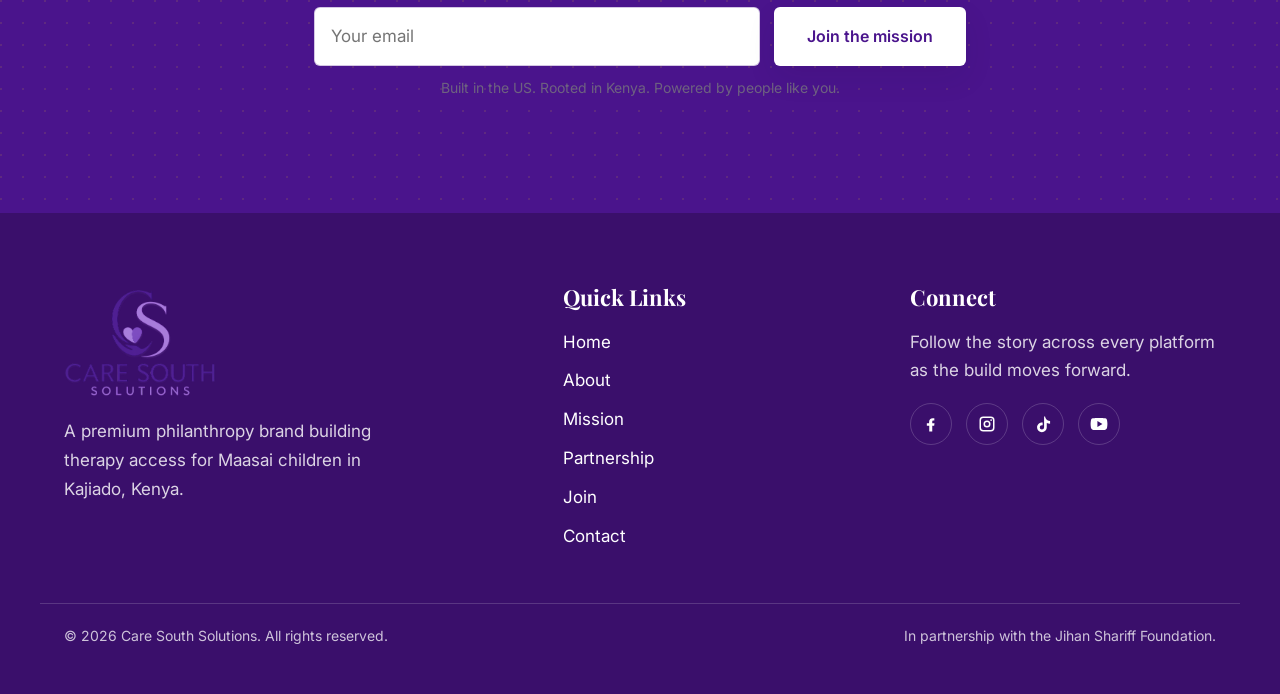
==== commit a615129d: "Add files via upload" ====
--- a/index.html
+++ b/index.html
@@ -171,7 +171,7 @@
       <div>
         <p class="signature" style="font-size: 48px;">Tanna Jackson</p>
         <h3 id="tanna-teaser-title">Global partner. Global consultant. Relentless advocate.</h3>
-        <p>From the American South to Kajiado, Kenya, Tanna's work bridges continents to bring dignity, therapy, and opportunity to children who have been overlooked for too long.</p>
+        <p>From Phoenix to Kajiado, Tanna's work bridges continents to bring dignity, therapy, and opportunity to children who have been overlooked for too long.</p>
         <a class="btn-primary" href="about.html">Read Tanna's story →</a>
       </div>
     </div>
--- a/css/styles.css
+++ b/css/styles.css
@@ -134,7 +134,7 @@
 .site-header {
   position: sticky;
   top: 0;
-  z-index: 1000;
+  z-index: 3000;
   background: rgba(255, 255, 255, 0.98);
   backdrop-filter: blur(10px);
   transition: box-shadow var(--transition), background-color var(--transition);
@@ -210,6 +210,7 @@
   opacity: 0;
   pointer-events: none;
   transition: opacity var(--transition);
+  z-index: 3190;
 }
 .mobile-overlay.is-active { opacity: 1; pointer-events: auto; }
 .site-footer {
@@ -896,7 +897,7 @@
 
 @media (max-width: 768px) {
   .site-header {
-    overflow: hidden;
+    overflow: visible;
   }
 
   .navbar {
@@ -923,11 +924,16 @@
     height: 56px;
     margin-left: auto;
     flex: 0 0 auto;
+    position: relative;
+    z-index: 3201;
   }
 
   .nav-links {
     width: min(76vw, 320px);
     padding: 108px 28px 28px;
+    top: 0;
+    right: 0;
+    z-index: 3200;
   }
 
   .hero-grid,
